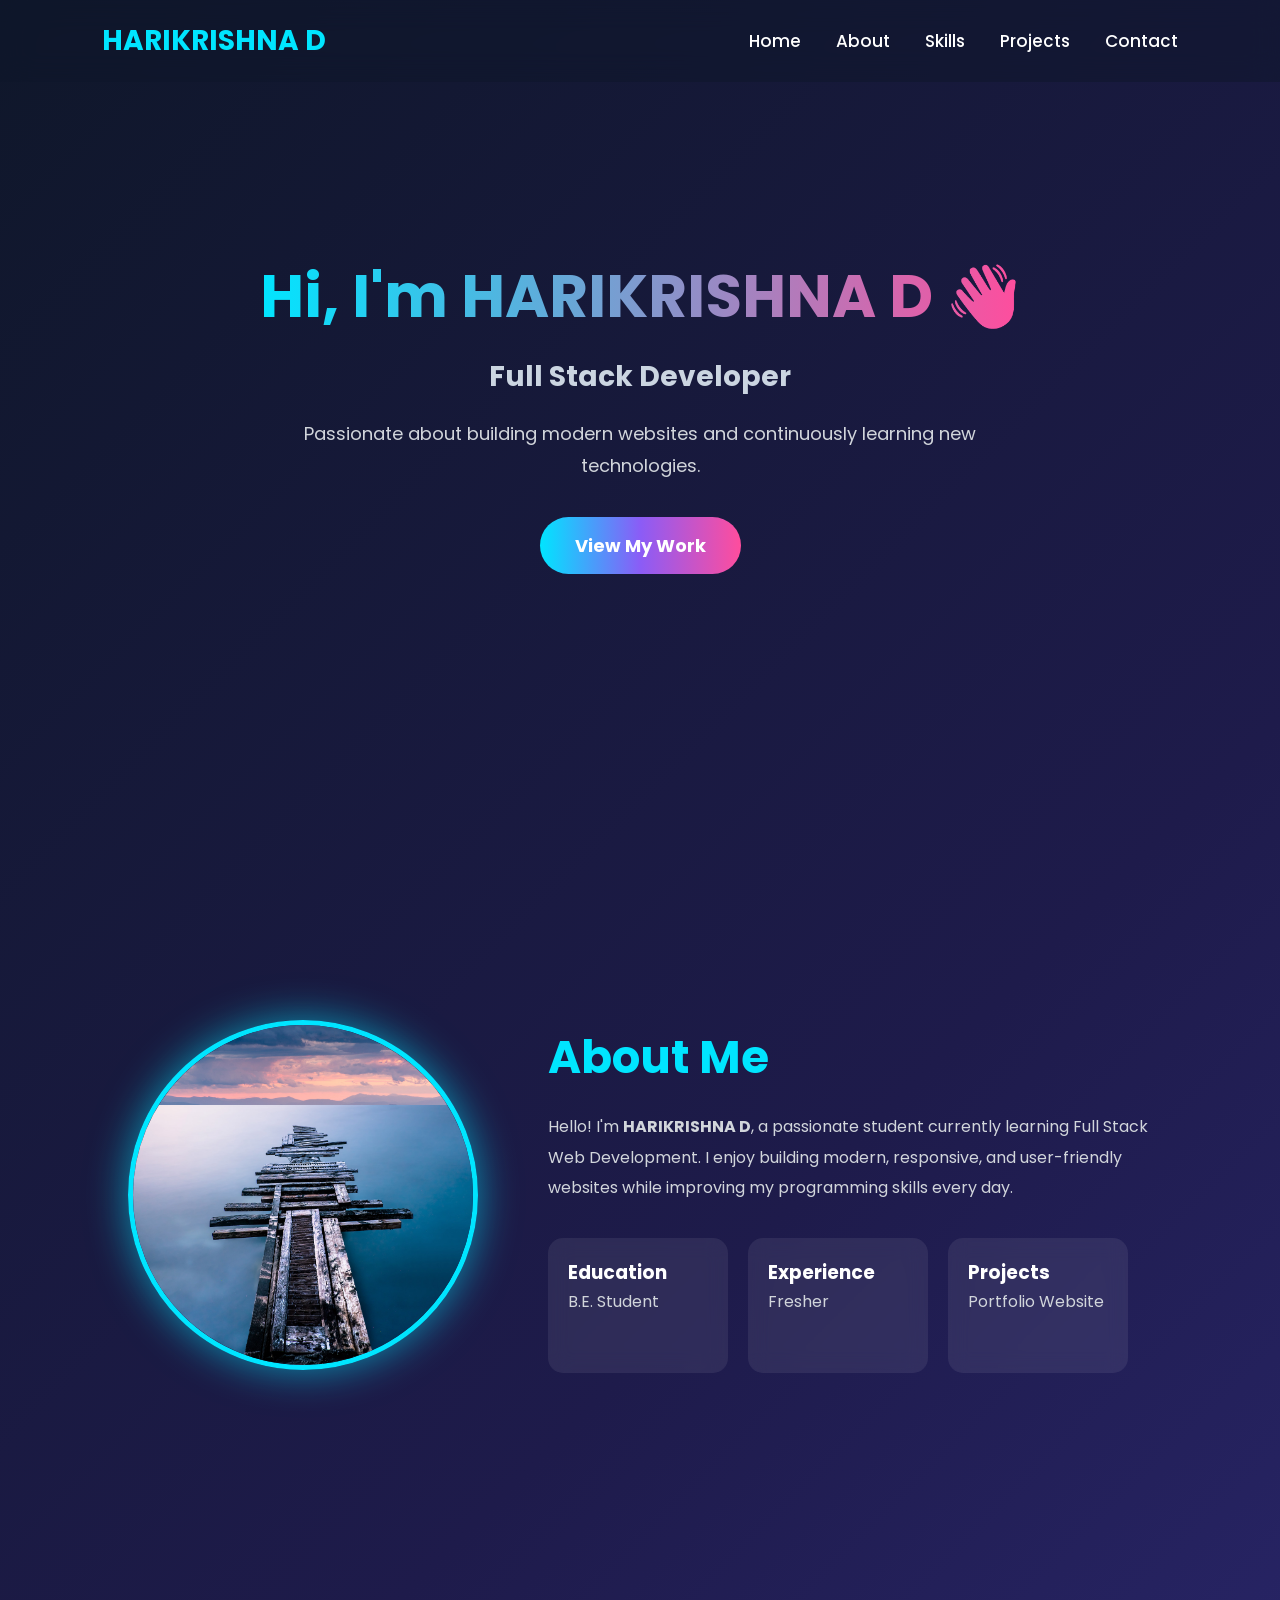
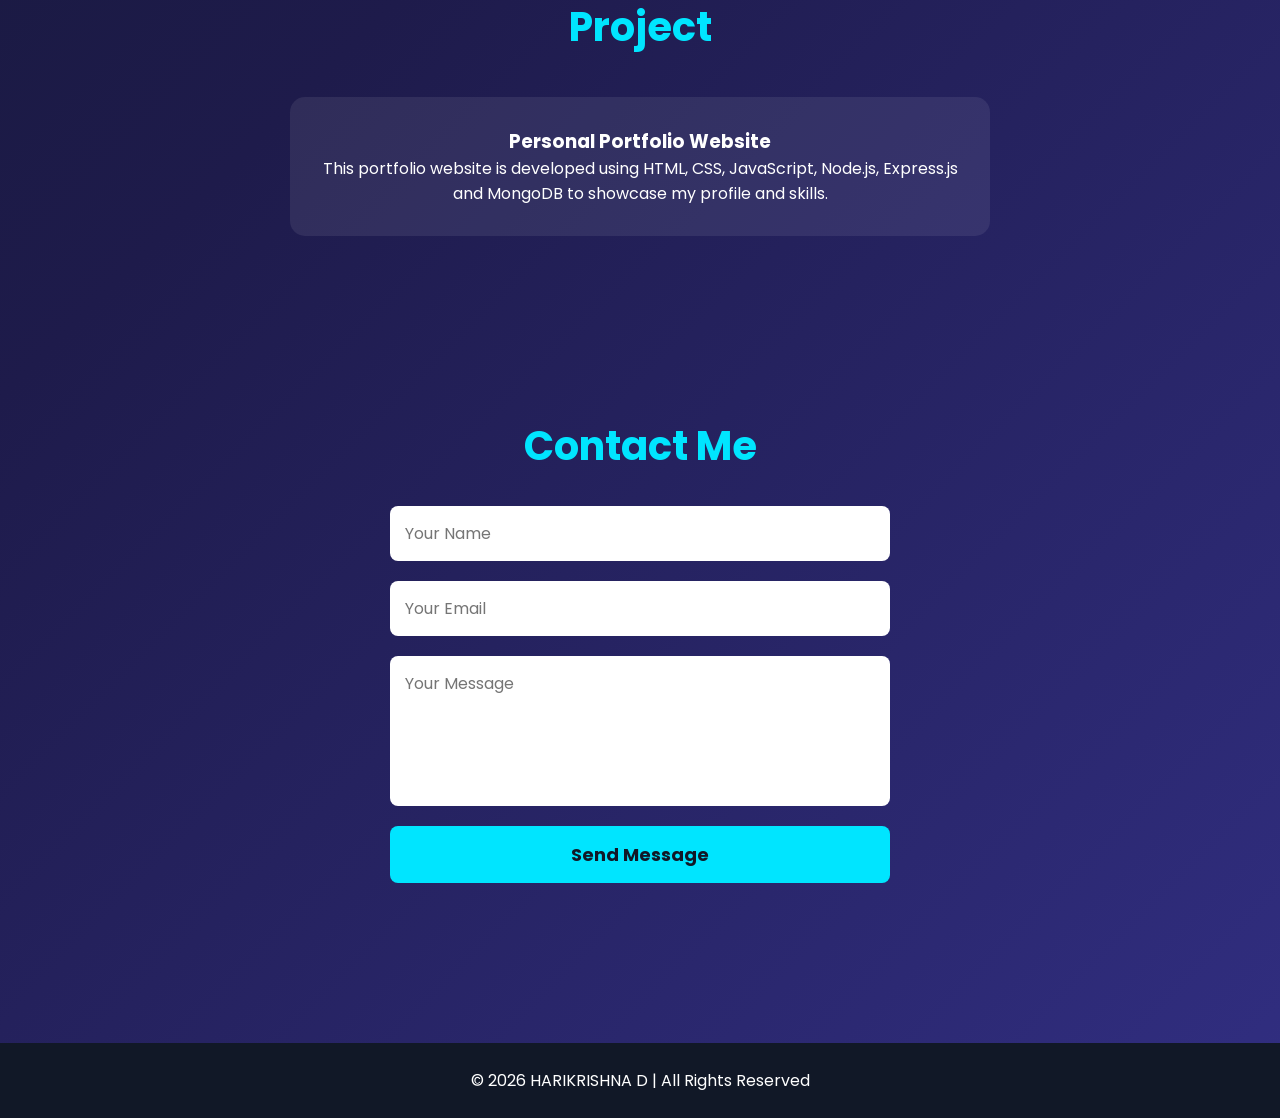
==== client/index.html @ 51448c55 "Initial Portfolio Project" ====
<!DOCTYPE html>
<html lang="en">

<head>
    <meta charset="UTF-8">
    <meta name="viewport" content="width=device-width, initial-scale=1.0">
    <title>HARIKRISHNA D | Portfolio</title>

    <link rel="stylesheet" href="style.css">
</head>

<body>
    <header class="hero">

    <nav>
        <h2 class="logo">HARIKRISHNA D</h2>

        <ul>
            <li><a href="#">Home</a></li>
            <li><a href="#">About</a></li>
            <li><a href="#">Skills</a></li>
            <li><a href="#">Projects</a></li>
            <li><a href="#">Contact</a></li>
        </ul>
    </nav>

    <div class="hero-content">

        <h1>Hi, I'm HARIKRISHNA D 👋</h1>

        <h3>Full Stack Developer </h3>

        <p>
            Passionate about building modern websites and continuously learning new technologies.
        </p>

        <button>View My Work</button>

    </div>

</header>
<section class="about">

    <div class="about-image">
        <img src="images/profile.jpg" alt="Profile Photo">
    </div>

    <div class="about-content">

        <h2>About Me</h2>

        <p>
            Hello! I'm <strong>HARIKRISHNA D</strong>, a passionate student currently learning
            Full Stack Web Development. I enjoy building modern, responsive, and user-friendly
            websites while improving my programming skills every day.
        </p>

        <div class="about-info">

            <div class="info-box">
                <h3>Education</h3>
                <p>B.E. Student</p>
            </div>

            <div class="info-box">
                <h3>Experience</h3>
                <p>Fresher</p>
            </div>

            <div class="info-box">
                <h3>Projects</h3>
                <p>Portfolio Website</p>
            </div>

        </div>

    </div>

</section>
<section class="projects">

    <h2>Project</h2>

    <div class="project-card">

        <h3>Personal Portfolio Website</h3>

        <p>
            This portfolio website is developed using HTML, CSS, JavaScript,
            Node.js, Express.js and MongoDB to showcase my profile and skills.
        </p>

    </div>

</section>
<section class="contact">
    <h2>Contact Me</h2>

    <form id="contactForm">

        <input
            type="text"
            id="name"
            placeholder="Your Name"
            required
        >

        <input
            type="email"
            id="email"
            placeholder="Your Email"
            required
        >

        <textarea
            id="message"
            placeholder="Your Message"
            required
        ></textarea>

        <button type="submit">
            Send Message
        </button>

    </form>
</section>
<footer>

    <p>© 2026 HARIKRISHNA D | All Rights Reserved</p>

</footer>
</body>

<script src="script.js"></script>

</html>
---- client/style.css ----
/* Google Font */
@import url('https://fonts.googleapis.com/css2?family=Poppins:wght@300;400;600;700&display=swap');

/* Reset */
*{
    margin:0;
    padding:0;
    box-sizing:border-box;
    font-family:'Poppins',sans-serif;
}

body{
    background:linear-gradient(135deg,#0f172a,#1e1b4b,#312e81);
    color:white;
    min-height:100vh;
}
.hero{
    min-height:100vh;
    padding:30px 8%;
}
nav{
    position:fixed;
    top:0;
    left:0;
    width:100%;
    padding:20px 8%;
    display:flex;
    justify-content:space-between;
    align-items:center;
    background:rgba(15,23,42,0.5);
    backdrop-filter:blur(15px);
    z-index:1000;
}

nav ul{
    display:flex;
    list-style:none;
    gap:35px;
}

nav a{
    text-decoration:none;
    color:white;
    font-weight:500;
}
.hero-content{
    display:flex;
    flex-direction:column;
    justify-content:center;
    align-items:center;
    text-align:center;
    height:85vh;
}

.hero-content h1{
    font-size:60px;
    margin-bottom:15px;
    background:linear-gradient(90deg,#00E5FF,#FF4D9D);
    -webkit-background-clip:text;
    -webkit-text-fill-color:transparent;
}

.hero-content h3{
    font-size:28px;
    margin-bottom:20px;
    color:#cbd5e1;
}

.hero-content p{
    width:700px;
    max-width:90%;
    font-size:18px;
    line-height:1.8;
    color:#d1d5db;
    margin-bottom:35px;
}

.hero-content button{
    padding:15px 35px;
    border:none;
    border-radius:50px;
    background:linear-gradient(90deg,#00E5FF,#8B5CF6,#FF4D9D);
    color:white;
    font-size:18px;
    font-weight:bold;
    cursor:pointer;
    transition:0.4s;
}

.hero-content button:hover{
    transform:translateY(-5px);
    box-shadow:0 0 30px #8B5CF6;
}


.logo{
    font-size:28px;
    font-weight:700;
    color:#00E5FF;
    cursor:pointer;
}

.logo:hover{
    text-shadow:0 0 20px #00E5FF;
}

nav ul li{
    list-style:none;
}

nav ul li a{
    color:white;
    text-decoration:none;
    font-size:17px;
    transition:0.3s;
}

nav ul li a:hover{
    color:#00E5FF;
}
.about{
    display:flex;
    justify-content:center;
    align-items:center;
    gap:70px;
    padding:120px 10%;
}

.about-image img{
    width:350px;
    height:350px;
    object-fit:cover;
    border-radius:50%;
    border:5px solid #00E5FF;
    box-shadow:0 0 40px rgba(0,229,255,.6);
}

.about-content{
    max-width:650px;
}

.about-content h2{
    font-size:45px;
    margin-bottom:20px;
    color:#00E5FF;
}

.about-content p{
    line-height:1.9;
    color:#d1d5db;
    margin-bottom:35px;
}

.about-info{
    display:flex;
    gap:20px;
    flex-wrap:wrap;
}

.info-box{
    background:rgba(255,255,255,.08);
    backdrop-filter:blur(10px);
    padding:20px;
    border-radius:15px;
    width:180px;
    transition:.3s;
}

.info-box:hover{
    transform:translateY(-8px);
    box-shadow:0 0 20px #8B5CF6;
}
.projects{
    padding:100px 10%;
    text-align:center;
}

.projects h2{
    color:#00E5FF;
    font-size:40px;
    margin-bottom:40px;
}

.project-card{
    max-width:700px;
    margin:auto;
    padding:30px;
    border-radius:15px;
    background:rgba(255,255,255,.08);
}
.contact{
    padding:80px;
    text-align:center;
}

.contact h2{
    color:#00E5FF;
    margin-bottom:20px;
    font-size:40px;
}

.contact p{
    font-size:20px;
    margin:10px;
}
footer{

    text-align:center;

    padding:25px;

    background:#111827;

    margin-top:50px;

}
#contactForm{
    max-width:500px;
    margin:30px auto;
    display:flex;
    flex-direction:column;
    gap:20px;
}

#contactForm input,
#contactForm textarea{
    width:100%;
    padding:15px;
    border:none;
    border-radius:8px;
    font-size:16px;
    box-sizing:border-box;
}

#contactForm textarea{
    height:150px;
    resize:none;
}

#contactForm button{
    padding:15px;
    background:#00E5FF;
    color:#111827;
    border:none;
    border-radius:8px;
    font-size:18px;
    font-weight:bold;
    cursor:pointer;
}

#contactForm button:hover{
    background:#00c4db;
}
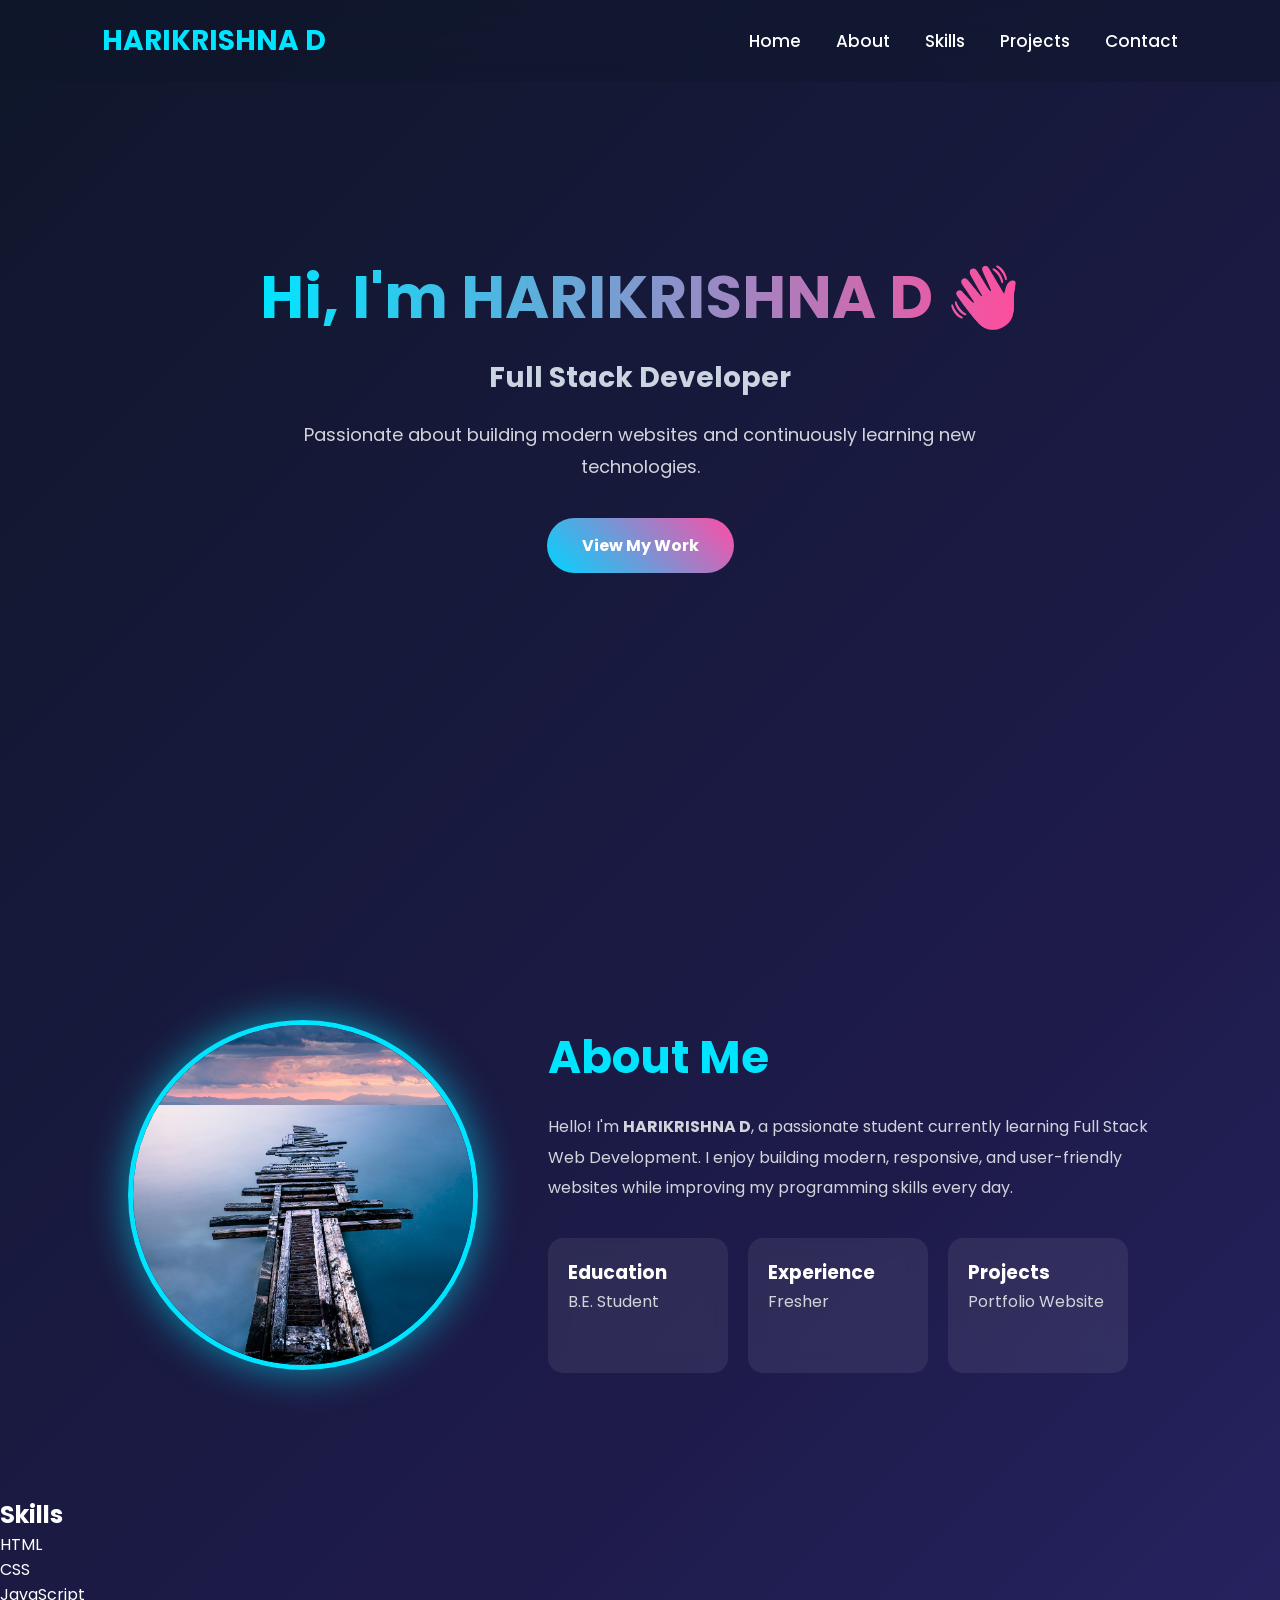
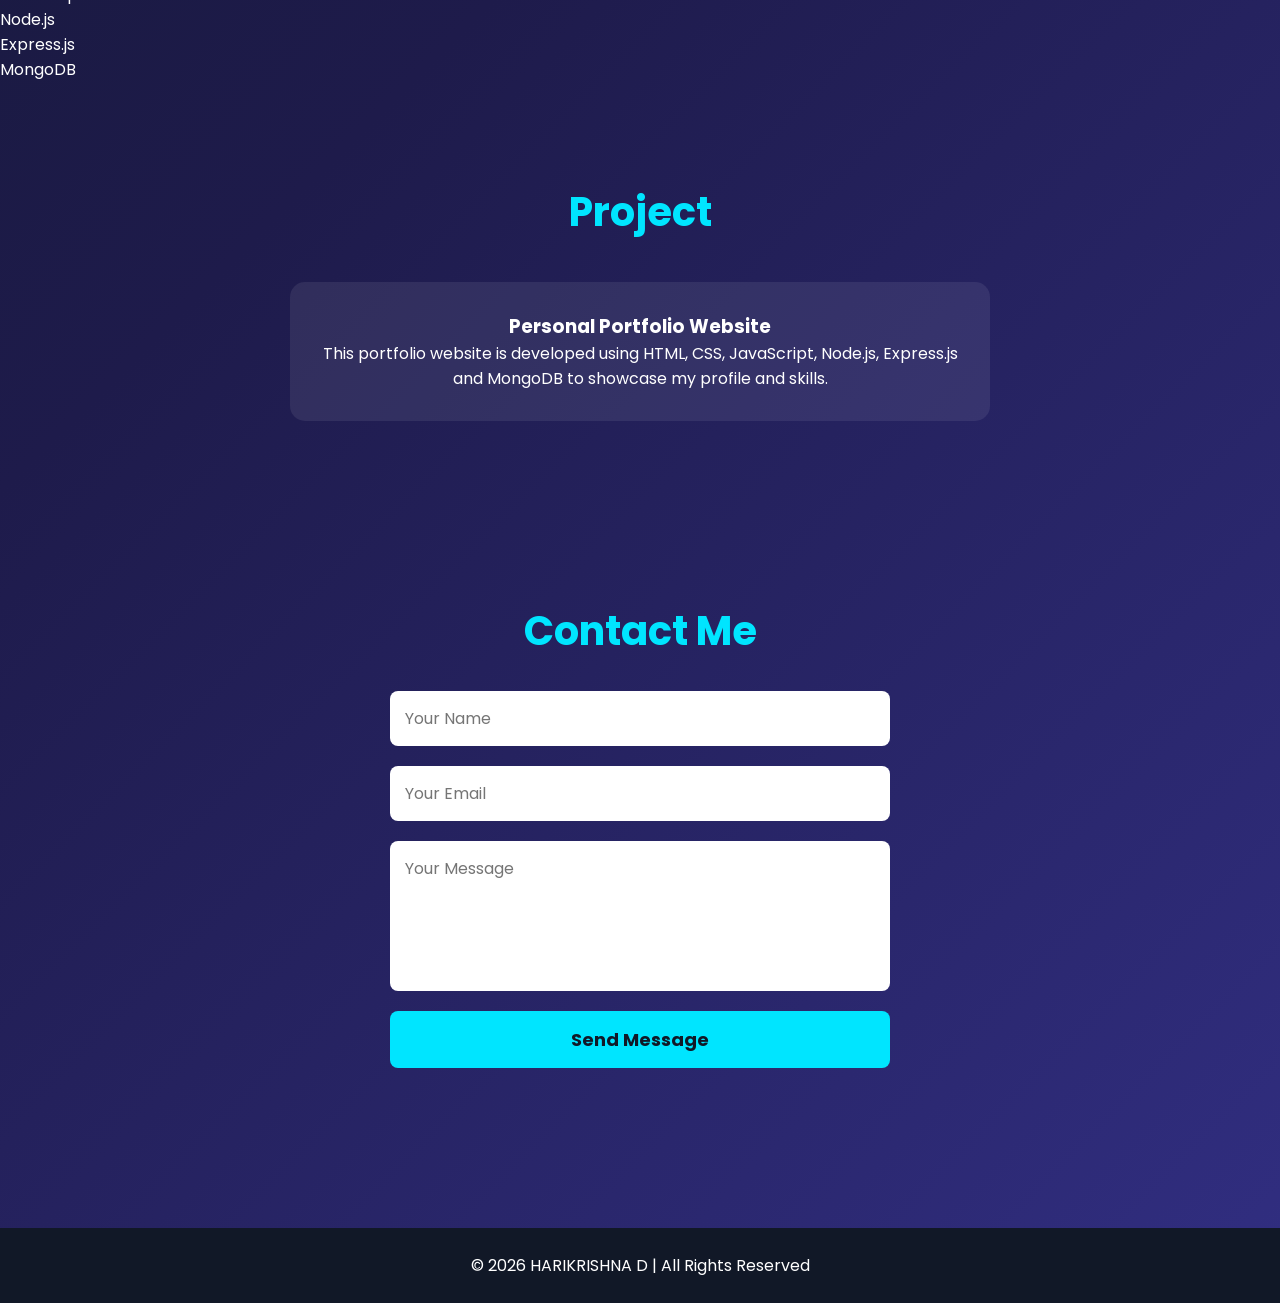
==== commit f1dd92df: "Fixed navigation scrolling" ====
--- a/client/index.html
+++ b/client/index.html
@@ -10,17 +10,17 @@
 </head>
 
 <body>
-    <header class="hero">
+    <header class="hero" id="home">
 
     <nav>
         <h2 class="logo">HARIKRISHNA D</h2>
 
         <ul>
-            <li><a href="#">Home</a></li>
-            <li><a href="#">About</a></li>
-            <li><a href="#">Skills</a></li>
-            <li><a href="#">Projects</a></li>
-            <li><a href="#">Contact</a></li>
+            <li><a href="#home">Home</a></li>
+            <li><a href="#about">About</a></li>
+            <li><a href="#skills">Skills</a></li>
+            <li><a href="#projects">Projects</a></li>
+            <li><a href="#contact">Contact</a></li>
         </ul>
     </nav>
 
@@ -34,12 +34,12 @@
             Passionate about building modern websites and continuously learning new technologies.
         </p>
 
-        <button>View My Work</button>
+        <a href="#projects" class="btn">View My Work</a>
 
     </div>
 
 </header>
-<section class="about">
+<section class="about" id="about">
 
     <div class="about-image">
         <img src="images/profile.jpg" alt="Profile Photo">
@@ -77,7 +77,21 @@
     </div>
 
 </section>
-<section class="projects">
+<section class="skills" id="skills">
+
+    <h2>Skills</h2>
+
+    <div class="skills-container">
+        <div class="skill-box">HTML</div>
+        <div class="skill-box">CSS</div>
+        <div class="skill-box">JavaScript</div>
+        <div class="skill-box">Node.js</div>
+        <div class="skill-box">Express.js</div>
+        <div class="skill-box">MongoDB</div>
+    </div>
+
+</section>
+<section class="projects" id>
 
     <h2>Project</h2>
 
@@ -93,7 +107,7 @@
     </div>
 
 </section>
-<section class="contact">
+<section class="contact" id>
     <h2>Contact Me</h2>
 
     <form id="contactForm">
--- a/client/style.css
+++ b/client/style.css
@@ -250,4 +250,17 @@
 
 #contactForm button:hover{
     background:#00c4db;
+}
+html{
+    scroll-behavior: smooth;
+}
+
+.btn{
+    display:inline-block;
+    padding:15px 35px;
+    border-radius:30px;
+    background:linear-gradient(45deg,#00d4ff,#ff4da6);
+    color:white;
+    text-decoration:none;
+    font-weight:bold;
 }
